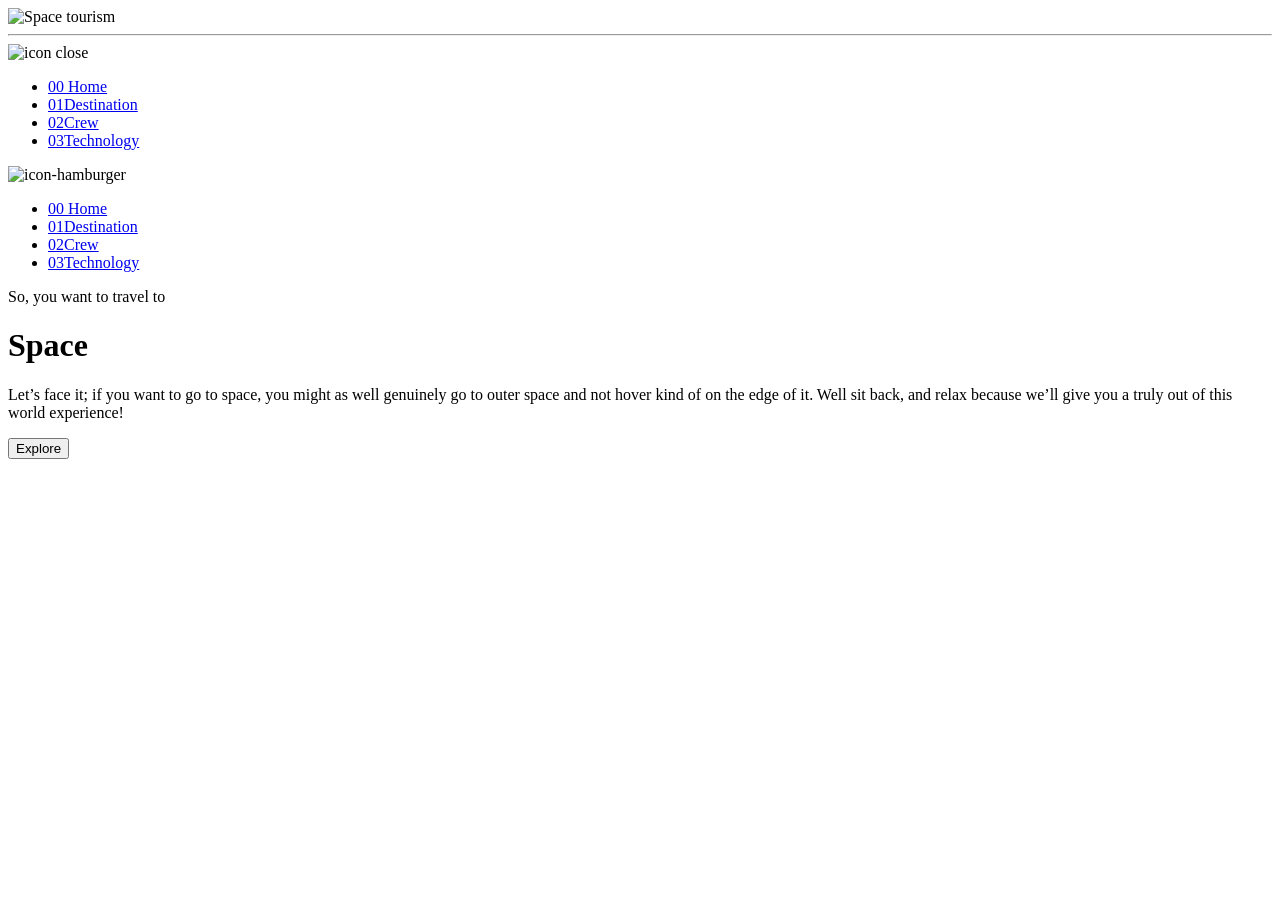
==== index.html @ abe3404b "Create index.html" ====
<!DOCTYPE html>
<html lang="en">
  <head>
    <meta charset="UTF-8" />
    <meta name="description" content="Frontend Mentor,Space tourism website" />
    <meta
      name="keywords"
      content="Space tourism website, HTML, CSS, JavaScript, SASS, SCSS"
    />
    <meta name="author" content="Frontend Mentor,Coded by sabbir ahmed" />
    <meta name="viewport" content="width=device-width, initial-scale=1.0" />
    <link
      rel="icon"
      type="image/png"
      sizes="32x32"
      href="./assets/favicon-32x32.png"
    />
    <link rel="preconnect" href="https://fonts.googleapis.com" />
    <link rel="preconnect" href="https://fonts.gstatic.com" crossorigin />
    <link
      href="https://fonts.googleapis.com/css2?family=Bellefair&display=swap"
      rel="stylesheet"
    />
    <link
      href="https://fonts.googleapis.com/css2?family=Barlow&display=swap"
      rel="stylesheet"
    />

    <link rel="stylesheet" href="css/style.css" />
    <title>Frontend Mentor | Sabbir Ahmed | Space tourism website</title>
  </head>
  <body>
    <div class="home-container">
      <header class="header">
        <img src="assets/shared/logo.svg" alt="Space tourism" class="logo" />
        <div class="horizontal-bar">
          <hr />
        </div>
        <div class="nav-bar-mobile nav-mobile-hide">
          <nav class="nav-mobile">
            <img
              src="assets/shared/icon-close.svg"
              alt="icon close"
              class="icon-close"
            />
            <ul class="moble-nav">
              <li class="moble-nav__item">
                <a href="index.html" class="moble-nav__link active">
                  <span>00</span> Home
                </a>
              </li>
              <li class="moble-nav__item">
                <a href="destination-moon.html" class="moble-nav__link">
                  <span>01</span>Destination
                </a>
              </li>
              <li class="moble-nav__item">
                <a href="crew-commander.html" class="moble-nav__link">
                  <span>02</span>Crew
                </a>
              </li>
              <li class="moble-nav__item">
                <a href="technology-vehicle.html" class="moble-nav__link">
                  <span>03</span>Technology
                </a>
              </li>
            </ul>
          </nav>
        </div>
        <div class="nav-bar">
          <img
            src="assets/shared/icon-hamburger.svg"
            alt="icon-hamburger"
            class="icon-hamburger"
          />
          <nav class="nav">
            <ul class="header-nav">
              <li class="header-nav__item">
                <a href="index.html" class="header-nav__link active">
                  <span>00</span> Home
                </a>
              </li>
              <li class="header-nav__item">
                <a href="destination-moon.html" class="header-nav__link">
                  <span>01</span>Destination
                </a>
              </li>
              <li class="header-nav__item">
                <a href="crew-commander.html" class="header-nav__link">
                  <span>02</span>Crew
                </a>
              </li>
              <li class="header-nav__item">
                <a href="technology-vehicle.html" class="header-nav__link">
                  <span>03</span>Technology
                </a>
              </li>
            </ul>
          </nav>
        </div>
      </header>
      <main class="main">
        <div class="hero">
          <div class="hero__text-box">
            <div class="subheading-primary subheading-color-light">
              So, you want to travel to
            </div>
            <h1 class="heading-primary">Space</h1>
            <div class="paragraph-text-box">
              <p class="paragraph">
                Let’s face it; if you want to go to space, you might as well
                genuinely go to outer space and not hover kind of on the edge of
                it. Well sit back, and relax because we’ll give you a truly out
                of this world experience!
              </p>
            </div>
          </div>
          <div class="hero__cta">
            <button class="btn btn-explore">Explore</button>
          </div>
        </div>
      </main>
    </div>
    <script src="js/script.js"></script>
  </body>
</html>
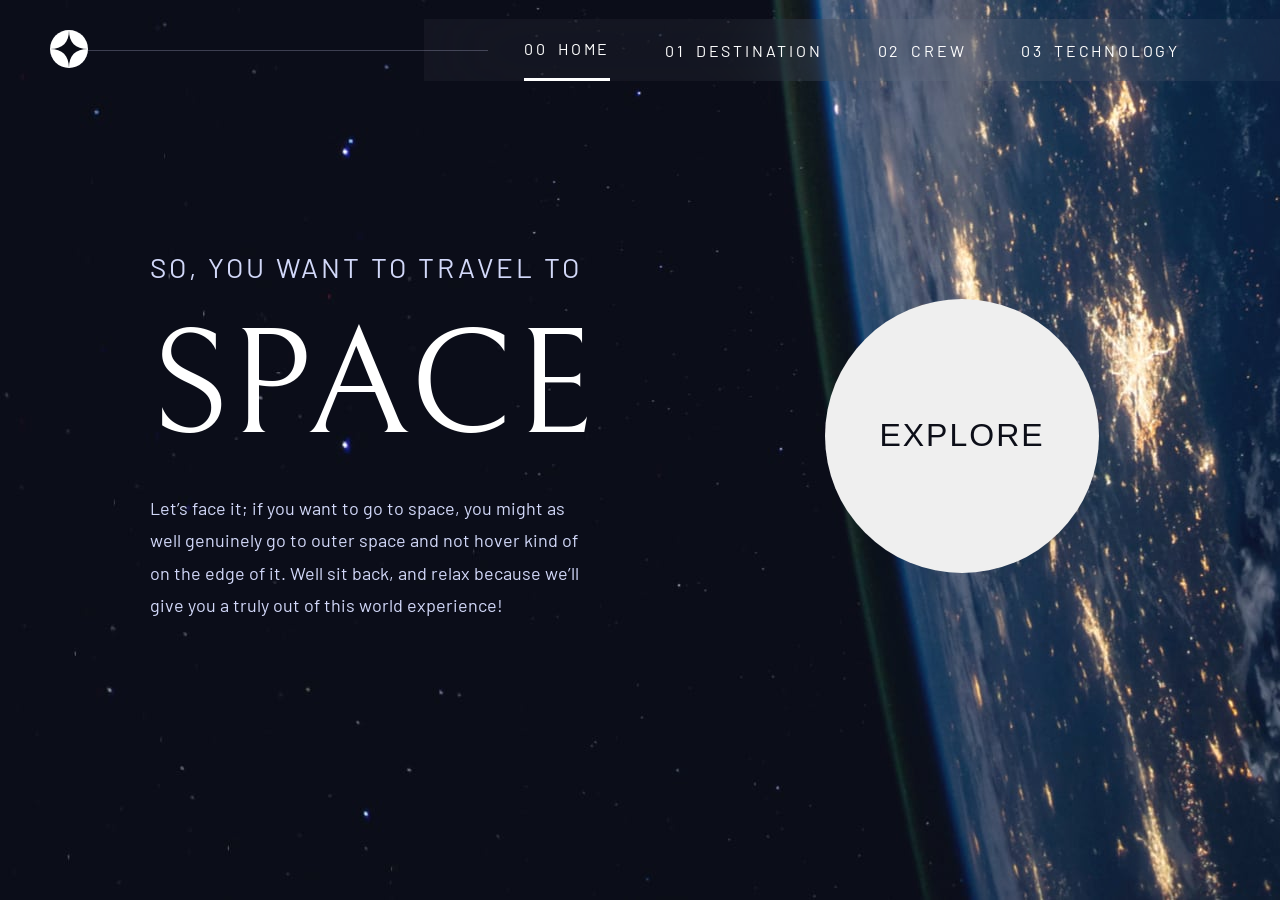
==== commit 1f2494b4: "Add files via upload" ====
--- a/index.html
+++ b/index.html
@@ -32,17 +32,20 @@
   <body>
     <div class="home-container">
       <header class="header">
-        <img src="assets/shared/logo.svg" alt="Space tourism" class="logo" />
+        <a href="index.html" class="logo-link"
+          ><img src="assets/shared/logo.svg" alt="Space tourism" class="logo"
+        /></a>
         <div class="horizontal-bar">
           <hr />
         </div>
         <div class="nav-bar-mobile nav-mobile-hide">
           <nav class="nav-mobile">
-            <img
-              src="assets/shared/icon-close.svg"
-              alt="icon close"
-              class="icon-close"
-            />
+            <a href="index.html" class="logo-link"
+              ><img
+                src="assets/shared/logo.svg"
+                alt="Space tourism"
+                class="logo"
+            /></a>
             <ul class="moble-nav">
               <li class="moble-nav__item">
                 <a href="index.html" class="moble-nav__link active">
--- a/css/style.css
+++ b/css/style.css
@@ -0,0 +1 @@
+*,*::after,*::before{padding:0;margin:0;box-sizing:inherit}html{box-sizing:border-box;font-size:62.5%}@media only screen and (max-width: 75em){html{font-size:50%}}:root{--color-primary: hsl(230, 35%, 7%);--color-primary-dark: #495057;--color-primary-light: hsl(231, 77%, 90%);--color-white: #ffffff;--color-black: #000000;--shadow-dark: 0 2rem 4rem rgba(0, 0, 0, 0.3)}body{font-family:"Barlow", sans-serif;font-weight:400;font-size:1.6rem;color:var(--color-white);margin:0 auto}.heading-primary{font-family:"Bellefair", serif;font-size:15rem;text-transform:uppercase;font-weight:400;margin-bottom:1.8rem}@media only screen and (max-width: 24.44em){.heading-primary{font-size:8rem}}.heading-secondary{font-family:"Bellefair", serif;font-size:10rem;text-transform:uppercase;font-weight:400;margin-bottom:1.8rem}@media only screen and (max-width: 37.5em){.heading-secondary{font-size:8rem}}@media only screen and (max-width: 24.44em){.heading-secondary{font-size:5.6rem}}.heading-tertiary{font-family:"Bellefair", serif;font-size:5.6rem;text-transform:uppercase;font-weight:400;letter-spacing:3px;margin-bottom:1.8rem}@media only screen and (max-width: 37.5em){.heading-tertiary{font-size:3.2rem}}@media only screen and (max-width: 24.44em){.heading-tertiary{font-size:2.4rem}}.heading-quartary{font-family:"Bellefair", serif;font-size:3.2rem;text-transform:uppercase;font-weight:400;letter-spacing:3px;margin-bottom:1.8rem}@media only screen and (max-width: 56.25em){.heading-quartary{font-size:2rem}}@media only screen and (max-width: 24.44em){.heading-quartary{font-size:1.6rem}}.subheading-primary{font-size:2.8rem;text-transform:uppercase;font-weight:400;letter-spacing:3px;margin-bottom:1.8rem}@media only screen and (max-width: 56.25em){.subheading-primary{font-size:2rem}}@media only screen and (max-width: 24.44em){.subheading-primary{font-size:1.4rem;letter-spacing:1px}}.subheading-no{color:var(--color-primary-dark);margin-right:0.8rem}.subheading-color-light{color:var(--color-primary-light)}.subheading-heading-secondary{font-family:Barlow;font-size:18px;font-weight:400;line-height:32px;letter-spacing:0px;text-align:left;font-size:1.4rem;color:var(--color-primary-light);text-transform:uppercase;font-weight:400;letter-spacing:3px;margin-bottom:1.8rem}.paragraph-text-box{width:75%}@media only screen and (max-width: 56.25em){.paragraph-text-box{width:50%}}@media only screen and (max-width: 37.5em){.paragraph-text-box{width:100%}}.paragraph{font-size:1.8rem;line-height:1.8;color:var(--color-primary-light)}.text-center{text-align:center}.image{width:100%;background-position:center center;background-size:cover;background-repeat:no-repeat}.image{background-image:url("")}.home-container{width:100%;min-height:100vh;margin:0 auto;background-image:url("../assets/home/background-home-desktop.jpg");background-size:cover;background-repeat:no-repeat}@media only screen and (max-width: 56.25em){.home-container{background-position:center center;background-size:cover;background-image:url("../assets/home/background-home-tablet.jpg")}}@media only screen and (max-width: 37.5em){.home-container{background-image:url("../assets/home/background-home-mobile.jpg")}}.header{height:10rem;margin:0 0 0 5rem}@media only screen and (max-width: 56.25em){.header{height:6.4rem}}@media only screen and (max-width: 37.5em){.header{margin:0 0 0 2rem}}.destination-container{width:100%;min-height:100vh;margin:0 auto;background-image:url("../assets/destination/background-destination-desktop.jpg");background-size:cover;background-repeat:no-repeat}@media only screen and (max-width: 56.25em){.destination-container{background-position:center center;background-size:cover;background-image:url("../assets/destination/background-destination-tablet.jpg")}}@media only screen and (max-width: 37.5em){.destination-container{background-image:url("../assets/destination/background-destination-mobile.jpg")}}.destination-details-container{max-width:144rem;margin:0 14rem}@media only screen and (max-width: 56.25em){.destination-details-container{margin:0}}@media only screen and (max-width: 37.5em){.destination-details-container{margin:0 5rem}}@media only screen and (max-width: 37.5em){.destination-details-container{margin:0 2rem}}.crew-container{width:100%;min-height:100vh;margin:0 auto;background-image:url("../assets/crew/background-crew-desktop.jpg");background-size:cover;background-repeat:no-repeat}@media only screen and (max-width: 56.25em){.crew-container{background-position:center center;background-size:cover;background-image:url("../assets/crew/background-crew-tablet.jpg")}}@media only screen and (max-width: 37.5em){.crew-container{background-image:url("../assets/crew/background-crew-mobile.jpg")}}.crew-details-container{max-width:144rem;margin:0 13rem}@media only screen and (max-width: 56.25em){.crew-details-container{margin:0 5rem}}@media only screen and (max-width: 37.5em){.crew-details-container{margin:0 2rem}}.technology-container{width:100%;min-height:100vh;margin:0 auto;background-image:url("../assets/technology/background-technology-desktop.jpg");background-size:cover;background-repeat:no-repeat}@media only screen and (max-width: 56.25em){.technology-container{background-position:center center;background-size:cover;background-image:url("../assets/technology/background-technology-tablet.jpg")}}@media only screen and (max-width: 37.5em){.technology-container{background-image:url("../assets/technology/background-technology-mobile.jpg")}}.technology-details-container{max-width:144rem;margin:0 0 0 13rem}@media only screen and (max-width: 56.25em){.technology-details-container{margin:0}}.header{margin:0 auto;font-size:1.6rem;display:flex;justify-content:space-between;align-items:center}.header .logo{height:3.8rem;cursor:pointer;transition:all 0.2s;margin-left:5rem}.header .logo:hover{transform:translateY(-2px) scale(1.08)}@media only screen and (max-width: 56.25em){.header .logo{margin-top:2rem}}@media only screen and (max-width: 37.5em){.header .logo{margin-left:3rem}}@media only screen and (max-width: 90em){.header .horizontal-bar{width:48rem;margin-right:-5%;z-index:300}}@media only screen and (max-width: 56.25em){.header .horizontal-bar{display:none;opacity:0;height:0;width:0}}.header hr{border:none;border-bottom:1px solid var(--color-primary-light);background:#ffffff;mix-blend-mode:normal;opacity:0.25}.header .icon-hamburger{display:none;opacity:0;height:0;width:0}@media only screen and (max-width: 37.5em){.header .icon-hamburger{display:block;opacity:1;height:2.8rem;width:auto;margin-top:2rem;margin-right:3rem}.header .icon-hamburger:hover{transform:translateY(-2px) scale(1.08)}}.header .nav{background:rgba(255,255,255,0.04);-webkit-backdrop-filter:blur(4.77rem);backdrop-filter:blur(4.77rem);padding:0 10rem}@media only screen and (max-width: 56.25em){.header .nav{padding:0 5rem}}@media only screen and (max-width: 37.5em){.header .nav{display:none;opacity:0;height:0;width:0}}.header .header-nav{list-style:none;display:flex;align-items:center;gap:5rem}@media only screen and (max-width: 56.25em){.header .header-nav{gap:4rem}}.header .header-nav__item{position:relative;color:var(--color-white)}.header .header-nav__item:not(:last-child){margin-right:0.5rem}.header .header-nav__item::before{content:"";position:absolute;top:0;left:0;height:100%;width:1px;border-bottom:3px solid var(--color-white);transform:scaleY(0);transition:transform 0.2s,width 0.4s cubic-bezier(1, 0, 0, 1) 0.2s,background-color 0.2s}.header .header-nav__item:hover::before{transform:scaleY(1);width:100%}.header .header-nav__item:active::before{background-color:var(--color-white)}.header .header-nav__link:link,.header .header-nav__link:visited{font-size:1.6rem;letter-spacing:2.8px;color:var(--color-white);text-decoration:none;text-transform:uppercase;display:block;padding:2rem 0;display:flex;align-items:center;gap:1rem;position:relative;z-index:100}@media only screen and (max-width: 56.25em){.header .header-nav__link:link span,.header .header-nav__link:visited span{display:none}}.header .header-nav__link:hover,.header .header-nav__link:active{color:var(--color-white)}.header .active{border-bottom:3px solid var(--color-white)}.nav-bar-mobile{display:flex;flex-direction:column;position:absolute;top:0;right:0}.nav-bar-mobile .icon-close{width:2rem;height:auto;position:relative;top:2rem;left:22rem;margin-bottom:10rem;cursor:pointer}.nav-bar-mobile .nav-mobile{background:rgba(255,255,255,0.04);-webkit-backdrop-filter:blur(4.77rem);backdrop-filter:blur(4.77rem);padding:0 10rem 0 4rem;width:100%;height:100vh;z-index:400}.nav-bar-mobile .moble-nav{list-style:none;display:flex;flex-direction:column;align-items:flex-start;gap:2rem}.nav-bar-mobile .moble-nav__item{position:relative;color:var(--color-white)}.nav-bar-mobile .moble-nav__item:not(:last-child){margin-right:0.5rem}.nav-bar-mobile .moble-nav__item::before{content:"";position:absolute;top:0;left:0;height:100%;width:1px;border-bottom:3px solid var(--color-white);transform:scaleY(0);transition:transform 0.2s,width 0.4s cubic-bezier(1, 0, 0, 1) 0.2s,background-color 0.2s}.nav-bar-mobile .moble-nav__item:hover::before{transform:scaleY(1);width:100%}.nav-bar-mobile .moble-nav__item:active::before{background-color:var(--color-white)}.nav-bar-mobile .moble-nav__link:link,.nav-bar-mobile .moble-nav__link:visited{font-size:1.6rem;letter-spacing:2.8px;color:var(--color-white);text-decoration:none;text-transform:uppercase;display:block;padding:2rem 0;display:flex;align-items:center;gap:1rem;position:relative;z-index:100}.nav-bar-mobile .moble-nav__link:hover,.nav-bar-mobile .moble-nav__link:active{color:var(--color-white)}.nav-bar-mobile .active{border-bottom:3px solid var(--color-white)}.nav-mobile-hide{visibility:hidden;opacity:0;transition:all 0.2s}@media only screen and (max-width: 37.5em){.nav-mobile-show{visibility:visible;opacity:1;transition:all 0.2s}}.hero{max-width:144rem;display:flex;align-items:center;justify-content:center;margin:0 15rem;gap:20rem}@media only screen and (max-width: 69em){.hero{gap:15rem;margin:0 10rem}}@media only screen and (max-width: 56.25em){.hero{gap:0;margin:0;flex-direction:column;text-align:center}}.hero__text-box{flex:1;margin:15rem 0}@media only screen and (max-width: 37.5em){.hero__text-box{margin-top:8rem;margin-bottom:10rem}}.hero .paragraph-text-box{width:100%;display:inline-block}@media only screen and (max-width: 56.25em){.hero .paragraph-text-box{width:50%}}@media only screen and (max-width: 37.5em){.hero .paragraph-text-box{width:90%}}.hero__cta{flex:1;display:flex;align-items:center;justify-content:center;margin:15rem 0}@media only screen and (max-width: 56.25em){.hero__cta{margin:0;margin-bottom:10rem}}@media only screen and (max-width: 37.5em){.hero__cta{margin-bottom:5rem}}.btn{border:none;cursor:pointer}.btn,.btn:link,.btn:visited{color:var(--color-primary);text-transform:uppercase;text-decoration:none;font-size:3.2rem;font-weight:400;letter-spacing:2px;width:27.4rem;height:27.4rem;display:inline-block;border-radius:50%;transition:all 0.2s}.btn:hover{box-shadow:0 0 0 5rem rgba(11,13,23,0.4)}.destination-details{display:flex;align-items:center;margin-top:5rem}@media only screen and (max-width: 56.25em){.destination-details{flex-direction:column;text-align:center}}.destination-details__img-box{width:100%;flex:1}.destination-details__img{width:45rem}@media only screen and (max-width: 37.5em){.destination-details__img{width:100%}}.destination-details__box{flex:1}@media only screen and (max-width: 56.25em){.destination-details__box{width:100%;display:flex;flex-direction:column;align-items:center}}.destination-details .destination-nav{color:var(--color-white);margin-bottom:2rem;overflow:hidden}@media only screen and (max-width: 56.25em){.destination-details .destination-nav{text-align:center}}.destination-details .destination-details-nav{list-style:none;display:flex;align-items:center;gap:5rem}@media only screen and (max-width: 56.25em){.destination-details .destination-details-nav{justify-content:center;text-align:center;margin:3rem 0}}@media only screen and (max-width: 37.5em){.destination-details .destination-details-nav{gap:4rem}}@media only screen and (max-width: 24.44em){.destination-details .destination-details-nav{gap:1.4rem}}.destination-details .destination-details-nav__item{position:relative;color:var(--color-white)}.destination-details .destination-details-nav__item:not(:last-child){margin-right:0.5rem}.destination-details .destination-details-nav__item::before{content:"";position:absolute;top:0;left:0;height:100%;width:1px;border-bottom:3px solid var(--color-white);transform:scaleY(0);transition:transform 0.2s,width 0.4s cubic-bezier(1, 0, 0, 1) 0.2s,background-color 0.2s}.destination-details .destination-details-nav__item:hover::before{transform:scaleY(1);width:100%;text-align:center}.destination-details .destination-details-nav__item:active::before{background-color:var(--color-white)}.destination-details .destination-details-nav__link:link,.destination-details .destination-details-nav__link:visited{font-size:1.6rem;letter-spacing:2.7px;color:var(--color-white);text-align:center;text-decoration:none;text-transform:uppercase;display:block;padding:1.8rem 0;display:flex;align-items:center;gap:1rem;position:relative;z-index:100}.destination-details .destination-details-nav__link:hover,.destination-details .destination-details-nav__link:active{color:var(--color-white)}.destination-details hr{border:none;border-bottom:1px solid var(--color-primary-light);margin-top:4rem;width:70%}@media only screen and (max-width: 56.25em){.destination-details hr{width:60%;text-align:center}}@media only screen and (max-width: 37.5em){.destination-details hr{width:100%}}.destination-details__options{display:flex;align-items:center;gap:10rem;margin-top:2.8rem;justify-content:flex-start;margin-bottom:10rem}@media only screen and (max-width: 56.25em){.destination-details__options{justify-content:center}}@media only screen and (max-width: 37.5em){.destination-details__options{flex-direction:column;gap:1rem}}.destination-details__margin-reset{margin:0}.destination-details__option-one{margin:0;display:flex;flex-direction:column;align-items:center;gap:0}.destination-details__option-two{display:flex;flex-direction:column;gap:0;align-items:center}.destination-details .active{border-bottom:3px solid var(--color-white)}.subheading-box{margin:4rem 0}@media only screen and (max-width: 56.25em){.subheading-box{margin:0;margin-top:5rem;margin-bottom:8rem;text-align:left}}@media only screen and (max-width: 37.5em){.subheading-box{margin-left:0 !important;width:100%}}.crew-details{display:flex;flex-direction:column}.crew-details__box{width:100%;display:flex}@media only screen and (max-width: 56.25em){.crew-details__box{flex-direction:column;text-align:center;align-items:center}}@media only screen and (max-width: 37.5em){.crew-details__box{margin-bottom:5rem}}.crew-details__information{display:flex;flex-direction:column}@media only screen and (max-width: 56.25em){.crew-details__information{text-align:center;align-items:center}}.crew-details__img-box{flex:1;margin-top:-10rem;margin-bottom:-1px}@media only screen and (max-width: 56.25em){.crew-details__img-box{width:100%;margin-top:0}}@media only screen and (max-width: 37.5em){.crew-details__img-box{margin:0;text-align:center;order:-1}}.crew-details__img{width:51.4rem;height:auto}@media only screen and (max-width: 37.5em){.crew-details__img{width:100%;height:auto}}.crew-details__options{display:flex;gap:2rem;margin-top:10rem}@media only screen and (max-width: 56.25em){.crew-details__options{justify-content:center;margin:5rem 0}}@media only screen and (max-width: 37.5em){.crew-details__options{order:-1}}.crew-details .options-link{height:2rem;width:2rem;border-radius:50%;display:inline-block;background-color:var(--color-primary-dark);transition:all 0.2s}.crew-details .options-link:hover{background-color:var(--color-white);transform:translateY(-2px) scale(1.05)}.crew-details .atcive{background-color:var(--color-white)}.crew-details .subheading-box{margin:4rem 0}@media only screen and (max-width: 56.25em){.crew-details .subheading-box{margin:0;margin-top:5rem;margin-bottom:8rem;text-align:left}}@media only screen and (max-width: 37.5em){.crew-details .subheading-box{width:100%;margin-bottom:5rem;text-align:center}}.technology-details{display:flex;gap:5rem}@media only screen and (max-width: 56.25em){.technology-details{flex-direction:column-reverse;gap:0;align-items:center}}.technology-details__box{width:100%;margin-top:10rem}@media only screen and (max-width: 56.25em){.technology-details__box{margin-top:0}}.technology-details__img-box{width:100%;margin-bottom:10rem;border-radius:3px;display:flex;justify-content:flex-end}@media only screen and (max-width: 56.25em){.technology-details__img-box{margin-bottom:5rem}}.technology-details__img{width:100%}@media only screen and (max-width: 56.25em){.technology-details__img{height:40rem}}@media only screen and (max-width: 37.5em){.technology-details__img{height:30rem}}@media only screen and (max-width: 24.44em){.technology-details__img{height:25rem}}.technology-details__text-box{display:flex;gap:3rem;justify-content:center}@media only screen and (max-width: 56.25em){.technology-details__text-box{width:100%;flex-direction:column;text-align:center}}@media only screen and (max-width: 56.25em){.technology-details__text{display:flex;flex-direction:column;align-items:center}}.technology-details__options{display:flex;flex-direction:column;gap:5rem}@media only screen and (max-width: 56.25em){.technology-details__options{flex-direction:row;justify-content:center}}.technology-details .options-link{width:8rem;height:8rem;border-radius:50%;display:flex;align-items:center;justify-content:center;text-align:center;font-size:2.8rem;color:var(--color-white);border:1px solid var(--color-primary-dark);background-color:transparent;background:rgba(255,255,255,0.04);text-decoration:none;transition:all 0.2s}.technology-details .options-link:hover{background-color:var(--color-white);color:var(--color-primary);transform:translateY(-2px) scale(1.05)}.technology-details .active{background-color:var(--color-white);color:var(--color-primary)}.technology-details .paragraph-text-box{width:100%}@media only screen and (max-width: 56.25em){.technology-details .paragraph-text-box{width:60%;margin-bottom:10rem}}@media only screen and (max-width: 37.5em){.technology-details .paragraph-text-box{width:95%}}@media only screen and (max-width: 56.25em){.subheading-box{margin-left:5rem}}@media only screen and (max-width: 37.5em){.subheading-box{text-align:center}}
